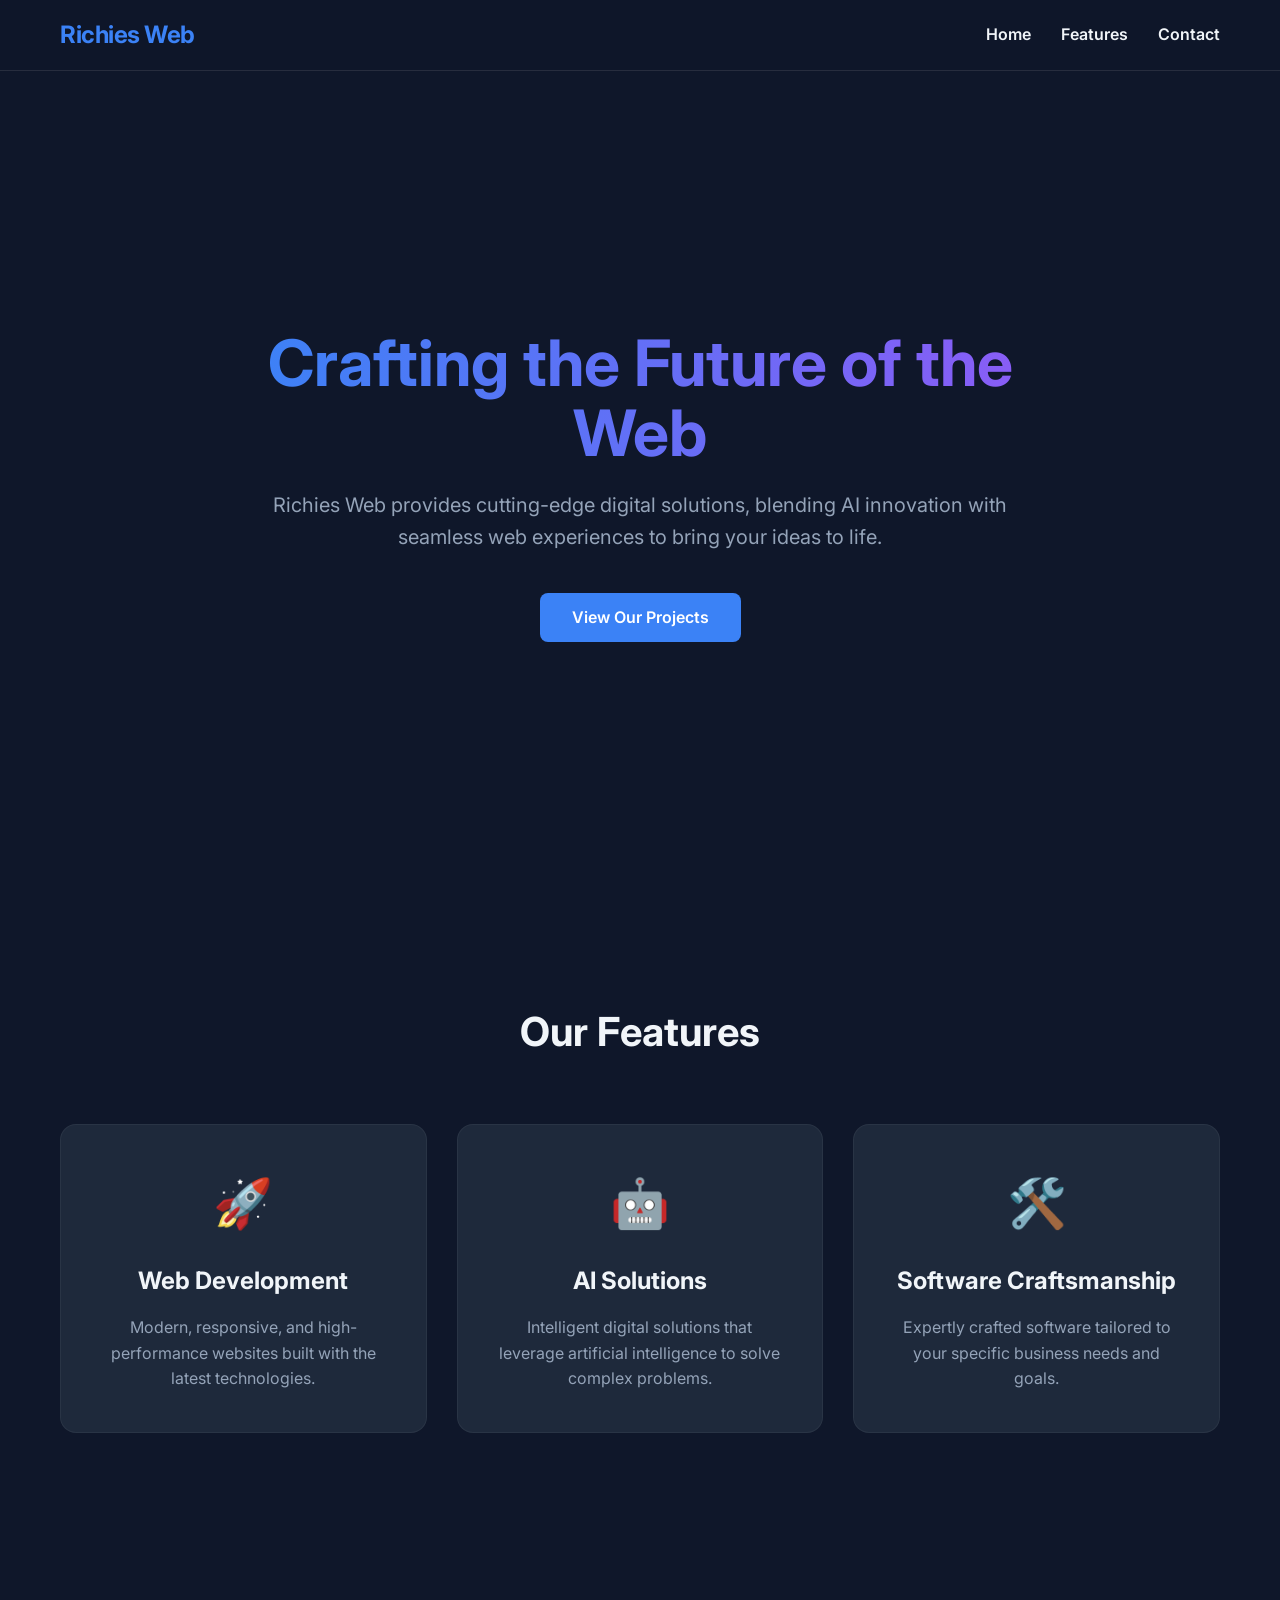
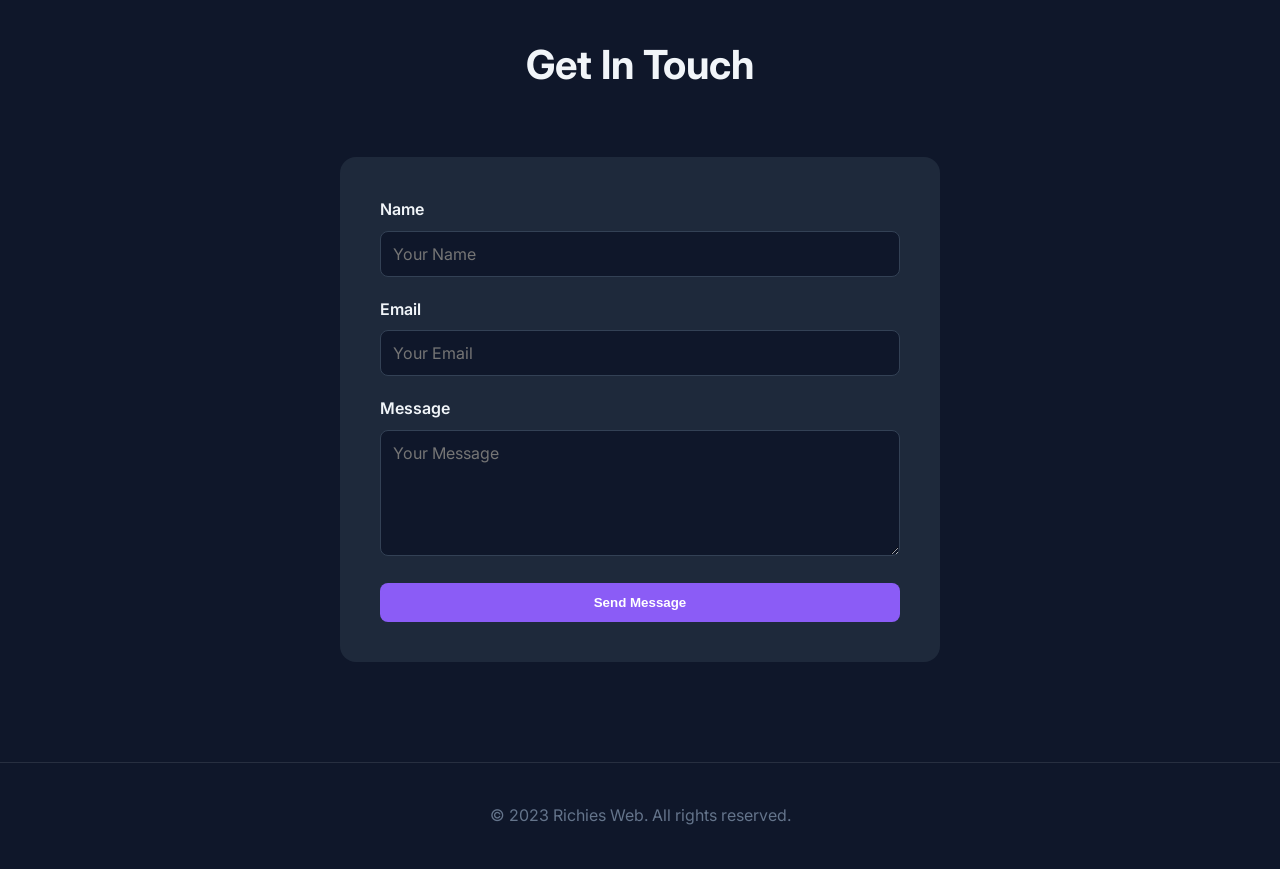
==== index.html @ d0a72373 "feat: add Richies Web landing page with dark tech theme - Created index.html with semantic structure" ====
<!DOCTYPE html>
<html lang="en">
<head>
    <meta charset="UTF-8">
    <meta name="viewport" content="width=device-width, initial-scale=1.0">
    <title>Richies Web | Crafting the Future of the Web</title>
    <link rel="stylesheet" href="style.css">
    <!-- Optional: Add a font from Google Fonts -->
    <link href="https://fonts.googleapis.com/css2?family=Inter:wght@400;600;700&display=swap" rel="stylesheet">
</head>
<body>
    <header>
        <nav class="container">
            <div class="logo">Richies Web</div>
            <ul class="nav-links">
                <li><a href="#hero">Home</a></li>
                <li><a href="#features">Features</a></li>
                <li><a href="#contact">Contact</a></li>
            </ul>
        </nav>
    </header>

    <main>
        <section id="hero" class="hero container">
            <div class="hero-content">
                <h1>Crafting the Future of the Web</h1>
                <p>Richies Web provides cutting-edge digital solutions, blending AI innovation with seamless web experiences to bring your ideas to life.</p>
                <a href="#features" class="btn primary-btn">View Our Projects</a>
            </div>
        </section>

        <section id="features" class="features container">
            <h2 class="section-title">Our Features</h2>
            <div class="features-grid">
                <div class="feature-card">
                    <div class="icon">🚀</div>
                    <h3>Web Development</h3>
                    <p>Modern, responsive, and high-performance websites built with the latest technologies.</p>
                </div>
                <div class="feature-card">
                    <div class="icon">🤖</div>
                    <h3>AI Solutions</h3>
                    <p>Intelligent digital solutions that leverage artificial intelligence to solve complex problems.</p>
                </div>
                <div class="feature-card">
                    <div class="icon">🛠️</div>
                    <h3>Software Craftsmanship</h3>
                    <p>Expertly crafted software tailored to your specific business needs and goals.</p>
                </div>
            </div>
        </section>

        <section id="contact" class="contact container">
            <h2 class="section-title">Get In Touch</h2>
            <form id="contact-form">
                <div class="form-group">
                    <label for="name">Name</label>
                    <input type="text" id="name" name="name" placeholder="Your Name" required>
                </div>
                <div class="form-group">
                    <label for="email">Email</label>
                    <input type="email" id="email" name="email" placeholder="Your Email" required>
                </div>
                <div class="form-group">
                    <label for="message">Message</label>
                    <textarea id="message" name="message" rows="5" placeholder="Your Message" required></textarea>
                </div>
                <button type="submit" class="btn secondary-btn">Send Message</button>
            </form>
        </section>
    </main>

    <footer>
        <div class="container">
            <p>&copy; 2023 Richies Web. All rights reserved.</p>
        </div>
    </footer>
</body>
</html>
---- style.css ----
/* Reset and Base Styles */
* {
    margin: 0;
    padding: 0;
    box-sizing: border-box;
}

:root {
    --bg-color: #0f172a;
    --text-color: #f1f5f9;
    --primary-color: #3b82f6; /* Vibrant Blue */
    --secondary-color: #8b5cf6; /* Vibrant Purple */
    --accent-color: #f59e0b; /* Orange accent */
    --card-bg: #1e293b;
    --nav-bg: rgba(15, 23, 42, 0.9);
    --font-family: 'Inter', sans-serif;
}

html {
    scroll-behavior: smooth;
}

body {
    font-family: var(--font-family);
    background-color: var(--bg-color);
    color: var(--text-color);
    line-height: 1.6;
}

.container {
    max-width: 1200px;
    margin: 0 auto;
    padding: 0 20px;
}

/* Header and Navigation */
header {
    background-color: var(--nav-bg);
    position: fixed;
    width: 100%;
    top: 0;
    z-index: 1000;
    backdrop-filter: blur(5px);
    border-bottom: 1px solid rgba(255, 255, 255, 0.1);
}

nav {
    display: flex;
    justify-content: space-between;
    align-items: center;
    height: 70px;
}

.logo {
    font-size: 1.5rem;
    font-weight: 700;
    color: var(--primary-color);
    letter-spacing: -0.5px;
}

.nav-links {
    display: flex;
    list-style: none;
}

.nav-links li {
    margin-left: 30px;
}

.nav-links a {
    text-decoration: none;
    color: var(--text-color);
    font-weight: 600;
    transition: color 0.3s ease;
}

.nav-links a:hover {
    color: var(--primary-color);
}

/* Hero Section */
.hero {
    height: 100vh;
    display: flex;
    align-items: center;
    justify-content: center;
    text-align: center;
    padding-top: 70px;
}

.hero-content {
    max-width: 800px;
}

.hero h1 {
    font-size: 4rem;
    line-height: 1.1;
    margin-bottom: 20px;
    background: linear-gradient(90deg, var(--primary-color), var(--secondary-color));
    -webkit-background-clip: text;
    -webkit-text-fill-color: transparent;
}

.hero p {
    font-size: 1.25rem;
    margin-bottom: 40px;
    color: #94a3b8;
}

.btn {
    display: inline-block;
    padding: 12px 32px;
    border-radius: 8px;
    font-weight: 600;
    text-decoration: none;
    transition: all 0.3s ease;
    cursor: pointer;
    border: none;
}

.primary-btn {
    background-color: var(--primary-color);
    color: white;
}

.primary-btn:hover {
    background-color: #2563eb;
    transform: translateY(-2px);
    box-shadow: 0 10px 15px -3px rgba(59, 130, 246, 0.4);
}

.secondary-btn {
    background-color: var(--secondary-color);
    color: white;
}

.secondary-btn:hover {
    background-color: #7c3aed;
    transform: translateY(-2px);
    box-shadow: 0 10px 15px -3px rgba(139, 92, 246, 0.4);
}

/* Features Section */
.features {
    padding: 100px 20px;
}

.section-title {
    text-align: center;
    font-size: 2.5rem;
    margin-bottom: 60px;
}

.features-grid {
    display: grid;
    grid-template-columns: repeat(auto-fit, minmax(300px, 1fr));
    gap: 30px;
}

.feature-card {
    background-color: var(--card-bg);
    padding: 40px;
    border-radius: 16px;
    text-align: center;
    transition: transform 0.3s ease;
    border: 1px solid rgba(255, 255, 255, 0.05);
}

.feature-card:hover {
    transform: translateY(-10px);
    border-color: var(--primary-color);
}

.feature-card .icon {
    font-size: 3rem;
    margin-bottom: 20px;
}

.feature-card h3 {
    font-size: 1.5rem;
    margin-bottom: 15px;
}

.feature-card p {
    color: #94a3b8;
}

/* Contact Section */
.contact {
    padding: 100px 20px;
}

#contact-form {
    max-width: 600px;
    margin: 0 auto;
    background-color: var(--card-bg);
    padding: 40px;
    border-radius: 16px;
}

.form-group {
    margin-bottom: 20px;
}

.form-group label {
    display: block;
    margin-bottom: 8px;
    font-weight: 600;
}

.form-group input,
.form-group textarea {
    width: 100%;
    padding: 12px;
    border-radius: 8px;
    border: 1px solid #334155;
    background-color: #0f172a;
    color: white;
    font-family: inherit;
    font-size: 1rem;
}

.form-group input:focus,
.form-group textarea:focus {
    outline: none;
    border-color: var(--primary-color);
}

.contact .btn {
    width: 100%;
}

/* Footer */
footer {
    padding: 40px 0;
    text-align: center;
    border-top: 1px solid rgba(255, 255, 255, 0.1);
    color: #64748b;
}

/* Responsive Design */
@media (max-width: 768px) {
    .hero h1 {
        font-size: 2.5rem;
    }

    .nav-links {
        display: none; /* In a real app, you'd add a mobile menu */
    }

    .features-grid {
        grid-template-columns: 1fr;
    }
}
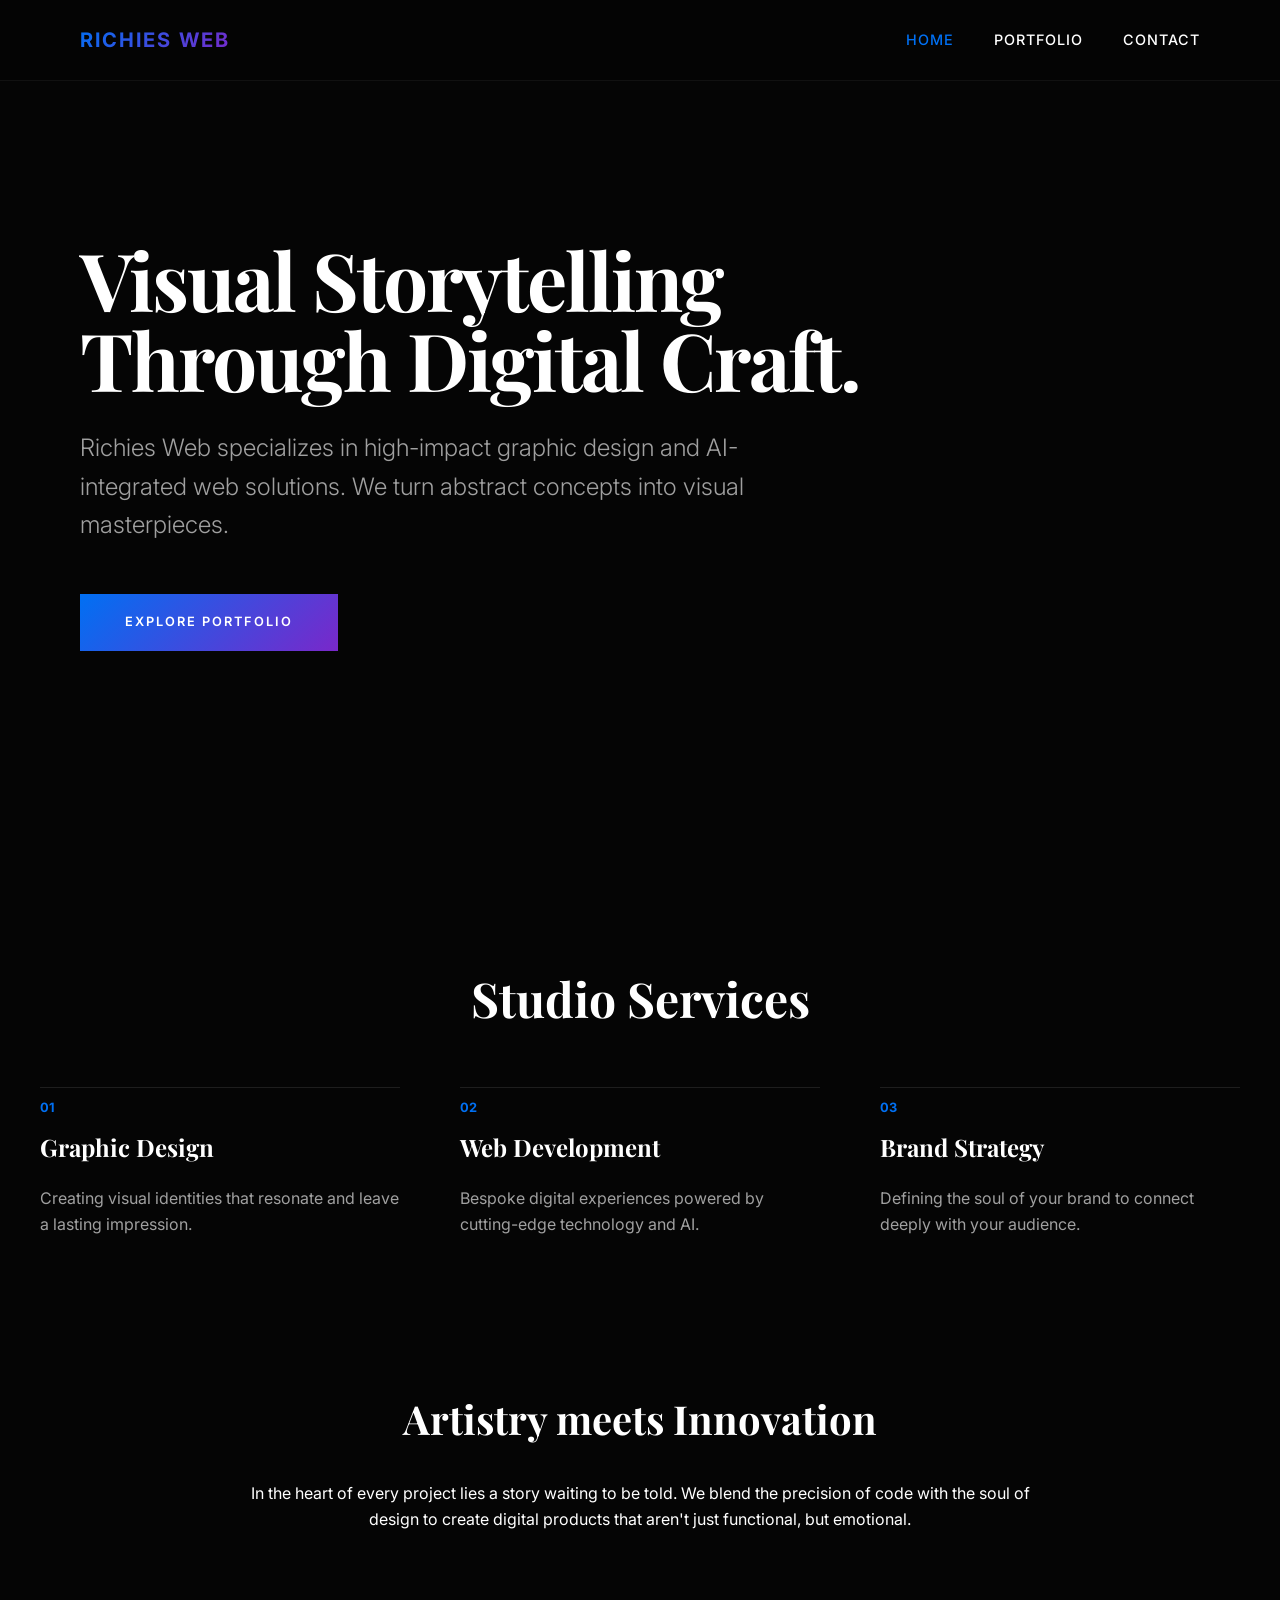
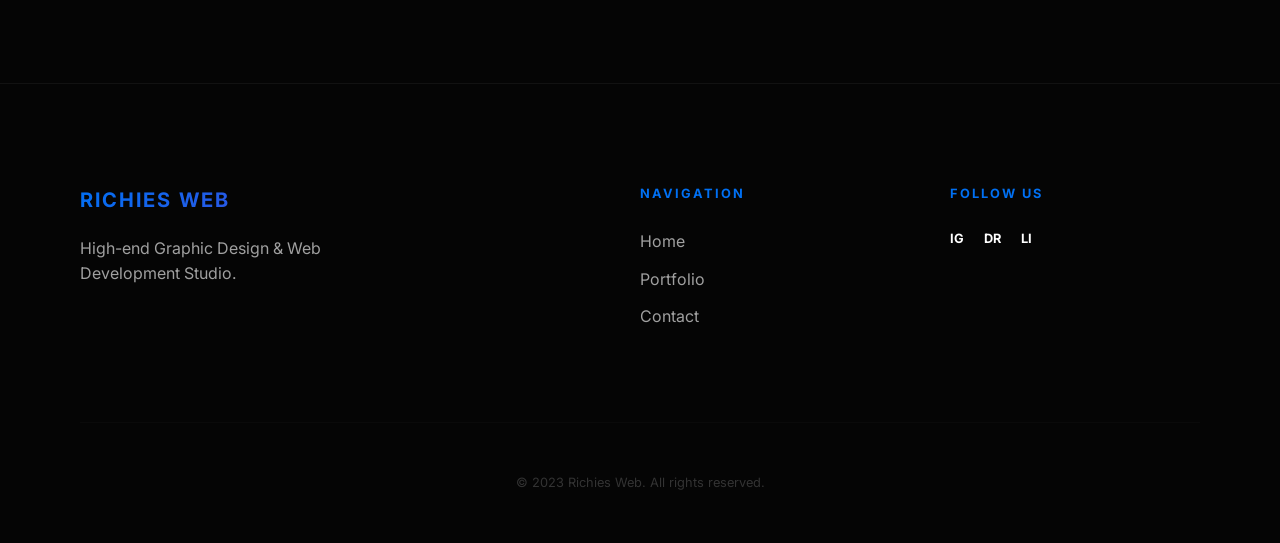
==== commit 303cd101: "feat: implement multi-page studio website for Richies Web - Created index.html (Home), portfolio.htm" ====
--- a/index.html
+++ b/index.html
@@ -3,77 +3,90 @@
 <head>
     <meta charset="UTF-8">
     <meta name="viewport" content="width=device-width, initial-scale=1.0">
-    <title>Richies Web | Crafting the Future of the Web</title>
+    <title>Home | Richies Web - High-End Design & Web Studio</title>
     <link rel="stylesheet" href="style.css">
-    <!-- Optional: Add a font from Google Fonts -->
-    <link href="https://fonts.googleapis.com/css2?family=Inter:wght@400;600;700&display=swap" rel="stylesheet">
+    <link href="https://fonts.googleapis.com/css2?family=Inter:wght@300;400;600;700&family=Playfair+Display:wght@700&display=swap" rel="stylesheet">
 </head>
 <body>
     <header>
         <nav class="container">
             <div class="logo">Richies Web</div>
             <ul class="nav-links">
-                <li><a href="#hero">Home</a></li>
-                <li><a href="#features">Features</a></li>
-                <li><a href="#contact">Contact</a></li>
+                <li><a href="index.html" class="active">Home</a></li>
+                <li><a href="portfolio.html">Portfolio</a></li>
+                <li><a href="contact.html">Contact</a></li>
             </ul>
         </nav>
     </header>
 
     <main>
-        <section id="hero" class="hero container">
+        <section id="hero" class="hero container fade-in">
             <div class="hero-content">
-                <h1>Crafting the Future of the Web</h1>
-                <p>Richies Web provides cutting-edge digital solutions, blending AI innovation with seamless web experiences to bring your ideas to life.</p>
-                <a href="#features" class="btn primary-btn">View Our Projects</a>
+                <h1 class="artistic-heading">Visual Storytelling Through Digital Craft.</h1>
+                <p class="hero-text">Richies Web specializes in high-impact graphic design and AI-integrated web solutions. We turn abstract concepts into visual masterpieces.</p>
+                <a href="portfolio.html" class="btn primary-btn">Explore Portfolio</a>
             </div>
         </section>
 
-        <section id="features" class="features container">
-            <h2 class="section-title">Our Features</h2>
-            <div class="features-grid">
-                <div class="feature-card">
-                    <div class="icon">🚀</div>
+        <section id="services-summary" class="services container fade-in">
+            <h2 class="section-title">Studio Services</h2>
+            <div class="services-grid">
+                <div class="service-item">
+                    <span class="service-number">01</span>
+                    <h3>Graphic Design</h3>
+                    <p>Creating visual identities that resonate and leave a lasting impression.</p>
+                </div>
+                <div class="service-item">
+                    <span class="service-number">02</span>
                     <h3>Web Development</h3>
-                    <p>Modern, responsive, and high-performance websites built with the latest technologies.</p>
+                    <p>Bespoke digital experiences powered by cutting-edge technology and AI.</p>
                 </div>
-                <div class="feature-card">
-                    <div class="icon">🤖</div>
-                    <h3>AI Solutions</h3>
-                    <p>Intelligent digital solutions that leverage artificial intelligence to solve complex problems.</p>
-                </div>
-                <div class="feature-card">
-                    <div class="icon">🛠️</div>
-                    <h3>Software Craftsmanship</h3>
-                    <p>Expertly crafted software tailored to your specific business needs and goals.</p>
+                <div class="service-item">
+                    <span class="service-number">03</span>
+                    <h3>Brand Strategy</h3>
+                    <p>Defining the soul of your brand to connect deeply with your audience.</p>
                 </div>
             </div>
         </section>
 
-        <section id="contact" class="contact container">
-            <h2 class="section-title">Get In Touch</h2>
-            <form id="contact-form">
-                <div class="form-group">
-                    <label for="name">Name</label>
-                    <input type="text" id="name" name="name" placeholder="Your Name" required>
-                </div>
-                <div class="form-group">
-                    <label for="email">Email</label>
-                    <input type="email" id="email" name="email" placeholder="Your Email" required>
-                </div>
-                <div class="form-group">
-                    <label for="message">Message</label>
-                    <textarea id="message" name="message" rows="5" placeholder="Your Message" required></textarea>
-                </div>
-                <button type="submit" class="btn secondary-btn">Send Message</button>
-            </form>
+        <section class="narrative container fade-in">
+            <div class="narrative-content">
+                <h2>Artistry meets Innovation</h2>
+                <p>In the heart of every project lies a story waiting to be told. We blend the precision of code with the soul of design to create digital products that aren't just functional, but emotional.</p>
+            </div>
         </section>
     </main>
 
     <footer>
         <div class="container">
-            <p>&copy; 2023 Richies Web. All rights reserved.</p>
+            <div class="footer-grid">
+                <div class="footer-info">
+                    <div class="logo">Richies Web</div>
+                    <p>High-end Graphic Design & Web Development Studio.</p>
+                </div>
+                <div class="footer-links">
+                    <h4>Navigation</h4>
+                    <ul>
+                        <li><a href="index.html">Home</a></li>
+                        <li><a href="portfolio.html">Portfolio</a></li>
+                        <li><a href="contact.html">Contact</a></li>
+                    </ul>
+                </div>
+                <div class="footer-social">
+                    <h4>Follow Us</h4>
+                    <div class="social-icons">
+                        <a href="#" aria-label="Instagram">IG</a>
+                        <a href="#" aria-label="Dribbble">DR</a>
+                        <a href="#" aria-label="LinkedIn">LI</a>
+                    </div>
+                </div>
+            </div>
+            <div class="footer-bottom">
+                <p>&copy; 2023 Richies Web. All rights reserved.</p>
+            </div>
         </div>
     </footer>
+
+    <script src="script.js"></script>
 </body>
 </html>
--- a/style.css
+++ b/style.css
@@ -6,14 +6,16 @@
 }
 
 :root {
-    --bg-color: #0f172a;
-    --text-color: #f1f5f9;
-    --primary-color: #3b82f6; /* Vibrant Blue */
-    --secondary-color: #8b5cf6; /* Vibrant Purple */
-    --accent-color: #f59e0b; /* Orange accent */
-    --card-bg: #1e293b;
-    --nav-bg: rgba(15, 23, 42, 0.9);
-    --font-family: 'Inter', sans-serif;
+    --bg-color: #050505; /* Deeper dark for high-end look */
+    --text-color: #ffffff;
+    --text-muted: #a0a0a0;
+    --primary-accent: #0070f3; /* Electric Blue */
+    --secondary-accent: #7928ca; /* Deep Purple */
+    --gradient-accent: linear-gradient(135deg, var(--primary-accent), var(--secondary-accent));
+    --card-bg: #111111;
+    --nav-bg: rgba(5, 5, 5, 0.95);
+    --font-sans: 'Inter', -apple-system, BlinkMacSystemFont, sans-serif;
+    --font-serif: 'Playfair Display', serif;
 }
 
 html {
@@ -21,16 +23,29 @@
 }
 
 body {
-    font-family: var(--font-family);
+    font-family: var(--font-sans);
     background-color: var(--bg-color);
     color: var(--text-color);
     line-height: 1.6;
+    overflow-x: hidden;
 }
 
 .container {
     max-width: 1200px;
     margin: 0 auto;
-    padding: 0 20px;
+    padding: 0 40px;
+}
+
+/* Animations */
+.fade-in {
+    opacity: 0;
+    transform: translateY(30px);
+    transition: opacity 0.8s ease-out, transform 0.8s ease-out;
+}
+
+.fade-in.appear {
+    opacity: 1;
+    transform: translateY(0);
 }
 
 /* Header and Navigation */
@@ -40,22 +55,24 @@
     width: 100%;
     top: 0;
     z-index: 1000;
-    backdrop-filter: blur(5px);
-    border-bottom: 1px solid rgba(255, 255, 255, 0.1);
+    border-bottom: 1px solid rgba(255, 255, 255, 0.05);
 }
 
 nav {
     display: flex;
     justify-content: space-between;
     align-items: center;
-    height: 70px;
+    height: 80px;
 }
 
 .logo {
-    font-size: 1.5rem;
+    font-size: 1.25rem;
     font-weight: 700;
-    color: var(--primary-color);
-    letter-spacing: -0.5px;
+    letter-spacing: 2px;
+    text-transform: uppercase;
+    background: var(--gradient-accent);
+    -webkit-background-clip: text;
+    -webkit-text-fill-color: transparent;
 }
 
 .nav-links {
@@ -64,191 +81,413 @@
 }
 
 .nav-links li {
-    margin-left: 30px;
+    margin-left: 40px;
 }
 
 .nav-links a {
     text-decoration: none;
     color: var(--text-color);
-    font-weight: 600;
+    font-size: 0.9rem;
+    font-weight: 500;
+    letter-spacing: 1px;
+    text-transform: uppercase;
     transition: color 0.3s ease;
 }
 
-.nav-links a:hover {
-    color: var(--primary-color);
+.nav-links a:hover, .nav-links a.active {
+    color: var(--primary-accent);
+}
+
+/* Typography */
+.artistic-heading {
+    font-family: var(--font-serif);
+    font-size: 5rem;
+    line-height: 1;
+    margin-bottom: 30px;
+    letter-spacing: -2px;
+}
+
+.section-title {
+    font-family: var(--font-serif);
+    font-size: 3rem;
+    margin-bottom: 50px;
+    text-align: center;
 }
 
 /* Hero Section */
 .hero {
-    height: 100vh;
+    height: 90vh;
+    display: flex;
+    align-items: center;
+    padding-top: 80px;
+}
+
+.hero-content {
+    max-width: 900px;
+}
+
+.hero-text {
+    font-size: 1.5rem;
+    color: var(--text-muted);
+    margin-bottom: 50px;
+    max-width: 700px;
+    font-weight: 300;
+}
+
+/* Buttons */
+.btn {
+    display: inline-block;
+    padding: 18px 45px;
+    border-radius: 0; /* Modern sharp edges */
+    font-weight: 600;
+    text-decoration: none;
+    text-transform: uppercase;
+    letter-spacing: 2px;
+    font-size: 0.8rem;
+    transition: all 0.4s cubic-bezier(0.165, 0.84, 0.44, 1);
+    cursor: pointer;
+    border: none;
+}
+
+.primary-btn {
+    background: var(--gradient-accent);
+    color: white;
+}
+
+.primary-btn:hover {
+    transform: scale(1.05);
+    box-shadow: 0 10px 30px rgba(0, 112, 243, 0.3);
+}
+
+.secondary-btn {
+    background: white;
+    color: black;
+}
+
+.secondary-btn:hover {
+    background: var(--primary-accent);
+    color: white;
+}
+
+/* Services Section */
+.services {
+    padding: 150px 0;
+}
+
+.services-grid {
+    display: grid;
+    grid-template-columns: repeat(3, 1fr);
+    gap: 60px;
+}
+
+.service-item {
+    position: relative;
+    padding-top: 40px;
+    border-top: 1px solid rgba(255, 255, 255, 0.1);
+}
+
+.service-number {
+    position: absolute;
+    top: 10px;
+    left: 0;
+    font-size: 0.8rem;
+    font-weight: 700;
+    color: var(--primary-accent);
+}
+
+.service-item h3 {
+    font-size: 1.5rem;
+    margin-bottom: 20px;
+    font-family: var(--font-serif);
+}
+
+.service-item p {
+    color: var(--text-muted);
+    font-size: 1rem;
+}
+
+/* Narrative Section */
+.narrative {
+    padding-bottom: 150px;
+    text-align: center;
+}
+
+.narrative-content {
+    max-width: 800px;
+    margin: 0 auto;
+}
+
+.narrative h2 {
+    font-family: var(--font-serif);
+    font-size: 2.5rem;
+    margin-bottom: 30px;
+}
+
+/* Portfolio Page */
+.portfolio-header {
+    padding: 150px 0 50px;
+    text-align: left;
+}
+
+.category-title {
+    font-family: var(--font-serif);
+    font-size: 1.5rem;
+    margin: 80px 0 30px;
+    text-transform: uppercase;
+    letter-spacing: 4px;
+    color: var(--primary-accent);
+}
+
+.portfolio-grid {
+    display: grid;
+    grid-template-columns: repeat(2, 1fr);
+    gap: 40px;
+}
+
+.portfolio-item {
+    position: relative;
+    aspect-ratio: 16 / 10;
+    overflow: hidden;
+    background-color: var(--card-bg);
+}
+
+.image-placeholder {
+    width: 100%;
+    height: 100%;
     display: flex;
     align-items: center;
     justify-content: center;
     text-align: center;
-    padding-top: 70px;
-}
-
-.hero-content {
-    max-width: 800px;
-}
-
-.hero h1 {
-    font-size: 4rem;
-    line-height: 1.1;
+    padding: 20px;
+    font-size: 0.9rem;
+    color: #444;
+    text-transform: uppercase;
+    letter-spacing: 2px;
+    transition: transform 0.8s cubic-bezier(0.165, 0.84, 0.44, 1);
+}
+
+.portfolio-overlay {
+    position: absolute;
+    top: 0;
+    left: 0;
+    width: 100%;
+    height: 100%;
+    background: rgba(0, 0, 0, 0.8);
+    display: flex;
+    flex-direction: column;
+    justify-content: center;
+    align-items: center;
+    opacity: 0;
+    transition: opacity 0.4s ease;
+}
+
+.portfolio-item:hover .portfolio-overlay {
+    opacity: 1;
+}
+
+.portfolio-item:hover .image-placeholder {
+    transform: scale(1.1);
+}
+
+.portfolio-overlay h3 {
+    font-family: var(--font-serif);
+    font-size: 1.8rem;
+    margin-bottom: 10px;
+}
+
+.portfolio-overlay p {
+    font-size: 0.8rem;
+    letter-spacing: 2px;
+    text-transform: uppercase;
+    color: var(--primary-accent);
+}
+
+/* Contact Page */
+.contact-header {
+    padding: 150px 0 50px;
+}
+
+.contact-grid {
+    display: grid;
+    grid-template-columns: 1fr 1fr;
+    gap: 100px;
+    padding-bottom: 150px;
+}
+
+.inquiry-section h2, .social-section h2 {
+    font-family: var(--font-serif);
+    font-size: 2rem;
     margin-bottom: 20px;
-    background: linear-gradient(90deg, var(--primary-color), var(--secondary-color));
-    -webkit-background-clip: text;
-    -webkit-text-fill-color: transparent;
-}
-
-.hero p {
-    font-size: 1.25rem;
-    margin-bottom: 40px;
-    color: #94a3b8;
-}
-
-.btn {
-    display: inline-block;
-    padding: 12px 32px;
-    border-radius: 8px;
-    font-weight: 600;
+}
+
+.inquiry-details {
+    list-style: none;
+    margin-top: 30px;
+}
+
+.inquiry-details li {
+    margin-bottom: 15px;
+    padding-bottom: 15px;
+    border-bottom: 1px solid rgba(255, 255, 255, 0.05);
+}
+
+.social-links-large {
+    display: flex;
+    flex-direction: column;
+    margin-top: 30px;
+}
+
+.social-links-large a {
+    font-size: 2.5rem;
+    font-family: var(--font-serif);
     text-decoration: none;
-    transition: all 0.3s ease;
-    cursor: pointer;
-    border: none;
-}
-
-.primary-btn {
-    background-color: var(--primary-color);
-    color: white;
-}
-
-.primary-btn:hover {
-    background-color: #2563eb;
-    transform: translateY(-2px);
-    box-shadow: 0 10px 15px -3px rgba(59, 130, 246, 0.4);
-}
-
-.secondary-btn {
-    background-color: var(--secondary-color);
-    color: white;
-}
-
-.secondary-btn:hover {
-    background-color: #7c3aed;
-    transform: translateY(-2px);
-    box-shadow: 0 10px 15px -3px rgba(139, 92, 246, 0.4);
-}
-
-/* Features Section */
-.features {
-    padding: 100px 20px;
-}
-
-.section-title {
-    text-align: center;
-    font-size: 2.5rem;
-    margin-bottom: 60px;
-}
-
-.features-grid {
-    display: grid;
-    grid-template-columns: repeat(auto-fit, minmax(300px, 1fr));
-    gap: 30px;
-}
-
-.feature-card {
-    background-color: var(--card-bg);
-    padding: 40px;
-    border-radius: 16px;
-    text-align: center;
-    transition: transform 0.3s ease;
-    border: 1px solid rgba(255, 255, 255, 0.05);
-}
-
-.feature-card:hover {
-    transform: translateY(-10px);
-    border-color: var(--primary-color);
-}
-
-.feature-card .icon {
-    font-size: 3rem;
-    margin-bottom: 20px;
-}
-
-.feature-card h3 {
-    font-size: 1.5rem;
-    margin-bottom: 15px;
-}
-
-.feature-card p {
-    color: #94a3b8;
-}
-
-/* Contact Section */
-.contact {
-    padding: 100px 20px;
-}
-
+    color: var(--text-color);
+    margin-bottom: 10px;
+    transition: color 0.3s ease, transform 0.3s ease;
+    width: fit-content;
+}
+
+.social-links-large a:hover {
+    color: var(--primary-accent);
+    transform: translateX(10px);
+}
+
+/* Contact Form */
 #contact-form {
-    max-width: 600px;
-    margin: 0 auto;
-    background-color: var(--card-bg);
-    padding: 40px;
-    border-radius: 16px;
+    background: var(--card-bg);
+    padding: 60px;
 }
 
 .form-group {
-    margin-bottom: 20px;
+    margin-bottom: 30px;
 }
 
 .form-group label {
     display: block;
-    margin-bottom: 8px;
-    font-weight: 600;
-}
-
-.form-group input,
-.form-group textarea {
+    font-size: 0.7rem;
+    text-transform: uppercase;
+    letter-spacing: 2px;
+    margin-bottom: 10px;
+    color: var(--text-muted);
+}
+
+.form-group input, .form-group textarea, .form-group select {
     width: 100%;
-    padding: 12px;
-    border-radius: 8px;
-    border: 1px solid #334155;
-    background-color: #0f172a;
+    background: transparent;
+    border: none;
+    border-bottom: 1px solid rgba(255, 255, 255, 0.2);
+    padding: 15px 0;
     color: white;
     font-family: inherit;
     font-size: 1rem;
-}
-
-.form-group input:focus,
-.form-group textarea:focus {
+    transition: border-color 0.3s ease;
+}
+
+.form-group select {
+    background: #111;
+}
+
+.form-group input:focus, .form-group textarea:focus, .form-group select:focus {
     outline: none;
-    border-color: var(--primary-color);
-}
-
-.contact .btn {
-    width: 100%;
+    border-color: var(--primary-accent);
 }
 
 /* Footer */
 footer {
-    padding: 40px 0;
+    padding: 100px 0 50px;
+    border-top: 1px solid rgba(255, 255, 255, 0.05);
+}
+
+.footer-grid {
+    display: grid;
+    grid-template-columns: 2fr 1fr 1fr;
+    gap: 60px;
+    margin-bottom: 80px;
+}
+
+.footer-info p {
+    margin-top: 20px;
+    color: var(--text-muted);
+    max-width: 300px;
+}
+
+.footer-links h4, .footer-social h4 {
+    font-size: 0.8rem;
+    text-transform: uppercase;
+    letter-spacing: 2px;
+    margin-bottom: 25px;
+    color: var(--primary-accent);
+}
+
+.footer-links ul {
+    list-style: none;
+}
+
+.footer-links li {
+    margin-bottom: 12px;
+}
+
+.footer-links a {
+    text-decoration: none;
+    color: var(--text-muted);
+    transition: color 0.3s ease;
+}
+
+.footer-links a:hover {
+    color: white;
+}
+
+.social-icons {
+    display: flex;
+}
+
+.social-icons a {
+    text-decoration: none;
+    color: var(--text-color);
+    margin-right: 20px;
+    font-weight: 700;
+    font-size: 0.8rem;
+}
+
+.footer-bottom {
     text-align: center;
-    border-top: 1px solid rgba(255, 255, 255, 0.1);
-    color: #64748b;
+    color: #333;
+    font-size: 0.8rem;
+    padding-top: 50px;
+    border-top: 1px solid rgba(255, 255, 255, 0.02);
 }
 
 /* Responsive Design */
+@media (max-width: 1024px) {
+    .artistic-heading {
+        font-size: 4rem;
+    }
+    .services-grid {
+        gap: 30px;
+    }
+}
+
 @media (max-width: 768px) {
-    .hero h1 {
-        font-size: 2.5rem;
-    }
-
+    .container {
+        padding: 0 20px;
+    }
+    .artistic-heading {
+        font-size: 3rem;
+    }
     .nav-links {
-        display: none; /* In a real app, you'd add a mobile menu */
-    }
-
-    .features-grid {
+        display: none;
+    }
+    .services-grid, .portfolio-grid, .contact-grid, .footer-grid {
         grid-template-columns: 1fr;
     }
-}
+    .hero {
+        height: auto;
+        padding: 150px 0 100px;
+    }
+    #contact-form {
+        padding: 40px 20px;
+    }
+    .social-links-large a {
+        font-size: 1.8rem;
+    }
+}
